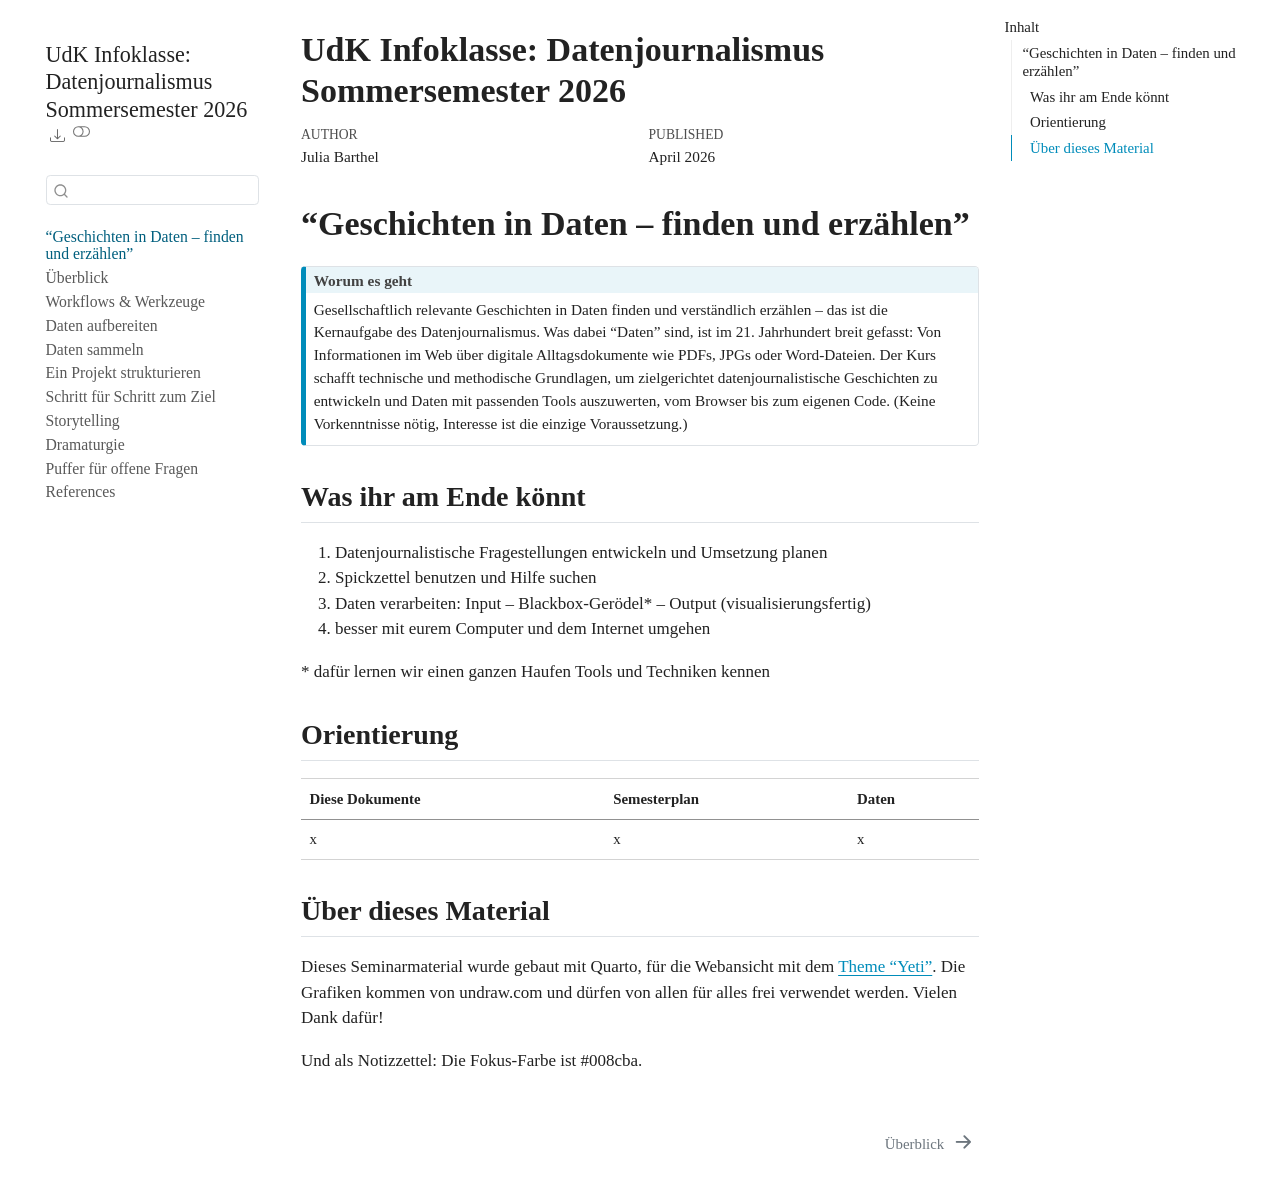
==== docs/index.html @ 777736a0 "add index file" ====
<!DOCTYPE html>
<html xmlns="http://www.w3.org/1999/xhtml" lang="en" xml:lang="en"><head>

<meta charset="utf-8">
<meta name="generator" content="quarto-1.8.25">

<meta name="viewport" content="width=device-width, initial-scale=1.0, user-scalable=yes">

<meta name="author" content="Julia Barthel">

<title>UdK Infoklasse: Datenjournalismus Sommersemester 2026</title>
<style>
code{white-space: pre-wrap;}
span.smallcaps{font-variant: small-caps;}
div.columns{display: flex; gap: min(4vw, 1.5em);}
div.column{flex: auto; overflow-x: auto;}
div.hanging-indent{margin-left: 1.5em; text-indent: -1.5em;}
ul.task-list{list-style: none;}
ul.task-list li input[type="checkbox"] {
  width: 0.8em;
  margin: 0 0.8em 0.2em -1em; /* quarto-specific, see https://github.com/quarto-dev/quarto-cli/issues/4556 */ 
  vertical-align: middle;
}
</style>


<script src="site_libs/quarto-nav/quarto-nav.js"></script>
<script src="site_libs/quarto-nav/headroom.min.js"></script>
<script src="site_libs/clipboard/clipboard.min.js"></script>
<script src="site_libs/quarto-search/autocomplete.umd.js"></script>
<script src="site_libs/quarto-search/fuse.min.js"></script>
<script src="site_libs/quarto-search/quarto-search.js"></script>
<meta name="quarto:offset" content="./">
<link href="./2026-04-16_intro.html" rel="next">
<script src="site_libs/quarto-html/quarto.js" type="module"></script>
<script src="site_libs/quarto-html/tabsets/tabsets.js" type="module"></script>
<script src="site_libs/quarto-html/axe/axe-check.js" type="module"></script>
<script src="site_libs/quarto-html/popper.min.js"></script>
<script src="site_libs/quarto-html/tippy.umd.min.js"></script>
<script src="site_libs/quarto-html/anchor.min.js"></script>
<link href="site_libs/quarto-html/tippy.css" rel="stylesheet">
<link href="site_libs/quarto-html/quarto-syntax-highlighting-7b89279ff1a6dce999919e0e67d4d9ec.css" rel="stylesheet" class="quarto-color-scheme" id="quarto-text-highlighting-styles">
<link href="site_libs/quarto-html/quarto-syntax-highlighting-dark-707d8167ce6003fca903bfe2be84ab7f.css" rel="stylesheet" class="quarto-color-scheme quarto-color-alternate" id="quarto-text-highlighting-styles">
<link href="site_libs/quarto-html/quarto-syntax-highlighting-7b89279ff1a6dce999919e0e67d4d9ec.css" rel="stylesheet" class="quarto-color-scheme-extra" id="quarto-text-highlighting-styles">
<script src="site_libs/bootstrap/bootstrap.min.js"></script>
<link href="site_libs/bootstrap/bootstrap-icons.css" rel="stylesheet">
<link href="site_libs/bootstrap/bootstrap-a5073d10eb2b4aba2c5e1c28bdd277e7.min.css" rel="stylesheet" append-hash="true" class="quarto-color-scheme" id="quarto-bootstrap" data-mode="light">
<link href="site_libs/bootstrap/bootstrap-dark-feb75622fb5647436da2452d74ef0bcb.min.css" rel="stylesheet" append-hash="true" class="quarto-color-scheme quarto-color-alternate" id="quarto-bootstrap" data-mode="dark">
<link href="site_libs/bootstrap/bootstrap-a5073d10eb2b4aba2c5e1c28bdd277e7.min.css" rel="stylesheet" append-hash="true" class="quarto-color-scheme-extra" id="quarto-bootstrap" data-mode="light">
<script id="quarto-search-options" type="application/json">{
  "location": "sidebar",
  "copy-button": false,
  "collapse-after": 3,
  "panel-placement": "start",
  "type": "textbox",
  "limit": 50,
  "keyboard-shortcut": [
    "f",
    "/",
    "s"
  ],
  "show-item-context": false,
  "language": {
    "search-no-results-text": "No results",
    "search-matching-documents-text": "matching documents",
    "search-copy-link-title": "Copy link to search",
    "search-hide-matches-text": "Hide additional matches",
    "search-more-match-text": "more match in this document",
    "search-more-matches-text": "more matches in this document",
    "search-clear-button-title": "Clear",
    "search-text-placeholder": "",
    "search-detached-cancel-button-title": "Cancel",
    "search-submit-button-title": "Submit",
    "search-label": "Search"
  }
}</script>


</head>

<body class="nav-sidebar floating quarto-light"><script id="quarto-html-before-body" type="application/javascript">
    const toggleBodyColorMode = (bsSheetEl) => {
      const mode = bsSheetEl.getAttribute("data-mode");
      const bodyEl = window.document.querySelector("body");
      if (mode === "dark") {
        bodyEl.classList.add("quarto-dark");
        bodyEl.classList.remove("quarto-light");
      } else {
        bodyEl.classList.add("quarto-light");
        bodyEl.classList.remove("quarto-dark");
      }
    }
    const toggleBodyColorPrimary = () => {
      const bsSheetEl = window.document.querySelector("link#quarto-bootstrap:not([rel=disabled-stylesheet])");
      if (bsSheetEl) {
        toggleBodyColorMode(bsSheetEl);
      }
    }
    const setColorSchemeToggle = (alternate) => {
      const toggles = window.document.querySelectorAll('.quarto-color-scheme-toggle');
      for (let i=0; i < toggles.length; i++) {
        const toggle = toggles[i];
        if (toggle) {
          if (alternate) {
            toggle.classList.add("alternate");
          } else {
            toggle.classList.remove("alternate");
          }
        }
      }
    };
    const toggleColorMode = (alternate) => {
      // Switch the stylesheets
      const primaryStylesheets = window.document.querySelectorAll('link.quarto-color-scheme:not(.quarto-color-alternate)');
      const alternateStylesheets = window.document.querySelectorAll('link.quarto-color-scheme.quarto-color-alternate');
      manageTransitions('#quarto-margin-sidebar .nav-link', false);
      if (alternate) {
        // note: dark is layered on light, we don't disable primary!
        enableStylesheet(alternateStylesheets);
        for (const sheetNode of alternateStylesheets) {
          if (sheetNode.id === "quarto-bootstrap") {
            toggleBodyColorMode(sheetNode);
          }
        }
      } else {
        disableStylesheet(alternateStylesheets);
        enableStylesheet(primaryStylesheets)
        toggleBodyColorPrimary();
      }
      manageTransitions('#quarto-margin-sidebar .nav-link', true);
      // Switch the toggles
      setColorSchemeToggle(alternate)
      // Hack to workaround the fact that safari doesn't
      // properly recolor the scrollbar when toggling (#1455)
      if (navigator.userAgent.indexOf('Safari') > 0 && navigator.userAgent.indexOf('Chrome') == -1) {
        manageTransitions("body", false);
        window.scrollTo(0, 1);
        setTimeout(() => {
          window.scrollTo(0, 0);
          manageTransitions("body", true);
        }, 40);
      }
    }
    const disableStylesheet = (stylesheets) => {
      for (let i=0; i < stylesheets.length; i++) {
        const stylesheet = stylesheets[i];
        stylesheet.rel = 'disabled-stylesheet';
      }
    }
    const enableStylesheet = (stylesheets) => {
      for (let i=0; i < stylesheets.length; i++) {
        const stylesheet = stylesheets[i];
        if(stylesheet.rel !== 'stylesheet') { // for Chrome, which will still FOUC without this check
          stylesheet.rel = 'stylesheet';
        }
      }
    }
    const manageTransitions = (selector, allowTransitions) => {
      const els = window.document.querySelectorAll(selector);
      for (let i=0; i < els.length; i++) {
        const el = els[i];
        if (allowTransitions) {
          el.classList.remove('notransition');
        } else {
          el.classList.add('notransition');
        }
      }
    }
    const isFileUrl = () => {
      return window.location.protocol === 'file:';
    }
    const hasAlternateSentinel = () => {
      let styleSentinel = getColorSchemeSentinel();
      if (styleSentinel !== null) {
        return styleSentinel === "alternate";
      } else {
        return false;
      }
    }
    const setStyleSentinel = (alternate) => {
      const value = alternate ? "alternate" : "default";
      if (!isFileUrl()) {
        window.localStorage.setItem("quarto-color-scheme", value);
      } else {
        localAlternateSentinel = value;
      }
    }
    const getColorSchemeSentinel = () => {
      if (!isFileUrl()) {
        const storageValue = window.localStorage.getItem("quarto-color-scheme");
        return storageValue != null ? storageValue : localAlternateSentinel;
      } else {
        return localAlternateSentinel;
      }
    }
    const toggleGiscusIfUsed = (isAlternate, darkModeDefault) => {
      const baseTheme = document.querySelector('#giscus-base-theme')?.value ?? 'light';
      const alternateTheme = document.querySelector('#giscus-alt-theme')?.value ?? 'dark';
      let newTheme = '';
      if(authorPrefersDark) {
        newTheme = isAlternate ? baseTheme : alternateTheme;
      } else {
        newTheme = isAlternate ? alternateTheme : baseTheme;
      }
      const changeGiscusTheme = () => {
        // From: https://github.com/giscus/giscus/issues/336
        const sendMessage = (message) => {
          const iframe = document.querySelector('iframe.giscus-frame');
          if (!iframe) return;
          iframe.contentWindow.postMessage({ giscus: message }, 'https://giscus.app');
        }
        sendMessage({
          setConfig: {
            theme: newTheme
          }
        });
      }
      const isGiscussLoaded = window.document.querySelector('iframe.giscus-frame') !== null;
      if (isGiscussLoaded) {
        changeGiscusTheme();
      }
    };
    const authorPrefersDark = false;
    const darkModeDefault = authorPrefersDark;
      document.querySelector('link#quarto-text-highlighting-styles.quarto-color-scheme-extra').rel = 'disabled-stylesheet';
      document.querySelector('link#quarto-bootstrap.quarto-color-scheme-extra').rel = 'disabled-stylesheet';
    let localAlternateSentinel = darkModeDefault ? 'alternate' : 'default';
    // Dark / light mode switch
    window.quartoToggleColorScheme = () => {
      // Read the current dark / light value
      let toAlternate = !hasAlternateSentinel();
      toggleColorMode(toAlternate);
      setStyleSentinel(toAlternate);
      toggleGiscusIfUsed(toAlternate, darkModeDefault);
      window.dispatchEvent(new Event('resize'));
    };
    // Switch to dark mode if need be
    if (hasAlternateSentinel()) {
      toggleColorMode(true);
    } else {
      toggleColorMode(false);
    }
  </script>

<div id="quarto-search-results"></div>
  <header id="quarto-header" class="headroom fixed-top">
  <nav class="quarto-secondary-nav">
    <div class="container-fluid d-flex">
      <button type="button" class="quarto-btn-toggle btn" data-bs-toggle="collapse" role="button" data-bs-target=".quarto-sidebar-collapse-item" aria-controls="quarto-sidebar" aria-expanded="false" aria-label="Toggle sidebar navigation" onclick="if (window.quartoToggleHeadroom) { window.quartoToggleHeadroom(); }">
        <i class="bi bi-layout-text-sidebar-reverse"></i>
      </button>
        <nav class="quarto-page-breadcrumbs" aria-label="breadcrumb"><ol class="breadcrumb"><li class="breadcrumb-item"><a href="./index.html"><span class="chapter-title">“Geschichten in Daten – finden und erzählen”</span></a></li></ol></nav>
        <a class="flex-grow-1" role="navigation" data-bs-toggle="collapse" data-bs-target=".quarto-sidebar-collapse-item" aria-controls="quarto-sidebar" aria-expanded="false" aria-label="Toggle sidebar navigation" onclick="if (window.quartoToggleHeadroom) { window.quartoToggleHeadroom(); }">      
        </a>
      <button type="button" class="btn quarto-search-button" aria-label="Search" onclick="window.quartoOpenSearch();">
        <i class="bi bi-search"></i>
      </button>
    </div>
  </nav>
</header>
<!-- content -->
<div id="quarto-content" class="quarto-container page-columns page-rows-contents page-layout-article">
<!-- sidebar -->
  <nav id="quarto-sidebar" class="sidebar collapse collapse-horizontal quarto-sidebar-collapse-item sidebar-navigation floating overflow-auto">
    <div class="pt-lg-2 mt-2 text-left sidebar-header sidebar-header-stacked">
      <a href="./index.html" class="sidebar-logo-link">
      </a>
    <div class="sidebar-title mb-0 py-0">
      <a href="./">UdK Infoklasse: Datenjournalismus Sommersemester 2026</a> 
        <div class="sidebar-tools-main">
    <div class="dropdown">
      <a href="" title="Download" id="quarto-navigation-tool-dropdown-0" class="quarto-navigation-tool dropdown-toggle px-1" data-bs-toggle="dropdown" aria-expanded="false" role="link" aria-label="Download"><i class="bi bi-download"></i></a>
      <ul class="dropdown-menu" aria-labelledby="quarto-navigation-tool-dropdown-0">
          <li>
            <a class="dropdown-item sidebar-tools-main-item" href="./UdK-Infoklasse--Datenjournalismus-Sommersemester-2026.pdf">
              <i class="bi bi-file-pdf pe-1"></i>
            Download PDF
            </a>
          </li>
          <li>
            <a class="dropdown-item sidebar-tools-main-item" href="./UdK-Infoklasse--Datenjournalismus-Sommersemester-2026.epub">
              <i class="bi bi-journal pe-1"></i>
            Download ePub
            </a>
          </li>
      </ul>
    </div>
  <a href="" class="quarto-color-scheme-toggle quarto-navigation-tool  px-1" onclick="window.quartoToggleColorScheme(); return false;" title="Toggle dark mode"><i class="bi"></i></a>
</div>
    </div>
      </div>
        <div class="mt-2 flex-shrink-0 align-items-center">
        <div class="sidebar-search">
        <div id="quarto-search" class="" title="Search"></div>
        </div>
        </div>
    <div class="sidebar-menu-container"> 
    <ul class="list-unstyled mt-1">
        <li class="sidebar-item">
  <div class="sidebar-item-container"> 
  <a href="./index.html" class="sidebar-item-text sidebar-link active"><span class="chapter-title">“Geschichten in Daten – finden und erzählen”</span></a>
  </div>
</li>
        <li class="sidebar-item">
  <div class="sidebar-item-container"> 
  <a href="./2026-04-16_intro.html" class="sidebar-item-text sidebar-link"><span class="chapter-title">Überblick</span></a>
  </div>
</li>
        <li class="sidebar-item">
  <div class="sidebar-item-container"> 
  <a href="./2026-04-23_werkzeuge.html" class="sidebar-item-text sidebar-link"><span class="chapter-title">Workflows &amp; Werkzeuge</span></a>
  </div>
</li>
        <li class="sidebar-item">
  <div class="sidebar-item-container"> 
  <a href="./2026-04-30_aufbereitung.html" class="sidebar-item-text sidebar-link"><span class="chapter-title">Daten aufbereiten</span></a>
  </div>
</li>
        <li class="sidebar-item">
  <div class="sidebar-item-container"> 
  <a href="./2026-05-07_sammeln.html" class="sidebar-item-text sidebar-link"><span class="chapter-title">Daten sammeln</span></a>
  </div>
</li>
        <li class="sidebar-item">
  <div class="sidebar-item-container"> 
  <a href="./2026-05-21_struktur.html" class="sidebar-item-text sidebar-link"><span class="chapter-title">Ein Projekt strukturieren</span></a>
  </div>
</li>
        <li class="sidebar-item">
  <div class="sidebar-item-container"> 
  <a href="./2026-06-18_projekt.html" class="sidebar-item-text sidebar-link"><span class="chapter-title">Schritt für Schritt zum Ziel</span></a>
  </div>
</li>
        <li class="sidebar-item">
  <div class="sidebar-item-container"> 
  <a href="./2026-06-25_storytelling.html" class="sidebar-item-text sidebar-link"><span class="chapter-title">Storytelling</span></a>
  </div>
</li>
        <li class="sidebar-item">
  <div class="sidebar-item-container"> 
  <a href="./2026-07-02_dramaturgie.html" class="sidebar-item-text sidebar-link"><span class="chapter-title">Dramaturgie</span></a>
  </div>
</li>
        <li class="sidebar-item">
  <div class="sidebar-item-container"> 
  <a href="./2026-07-09_puffer.html" class="sidebar-item-text sidebar-link"><span class="chapter-title">Puffer für offene Fragen</span></a>
  </div>
</li>
        <li class="sidebar-item">
  <div class="sidebar-item-container"> 
  <a href="./references.html" class="sidebar-item-text sidebar-link">
 <span class="menu-text">References</span></a>
  </div>
</li>
    </ul>
    </div>
</nav>
<div id="quarto-sidebar-glass" class="quarto-sidebar-collapse-item" data-bs-toggle="collapse" data-bs-target=".quarto-sidebar-collapse-item"></div>
<!-- margin-sidebar -->
    <div id="quarto-margin-sidebar" class="sidebar margin-sidebar">
        <nav id="TOC" role="doc-toc" class="toc-active">
    <h2 id="toc-title">Inhalt</h2>
   
  <ul>
  <li><a href="#geschichten-in-daten-finden-und-erzählen" id="toc-geschichten-in-daten-finden-und-erzählen" class="nav-link active" data-scroll-target="#geschichten-in-daten-finden-und-erzählen">“Geschichten in Daten – finden und erzählen”</a>
  <ul class="collapse">
  <li><a href="#was-ihr-am-ende-könnt" id="toc-was-ihr-am-ende-könnt" class="nav-link" data-scroll-target="#was-ihr-am-ende-könnt">Was ihr am Ende könnt</a></li>
  <li><a href="#orientierung" id="toc-orientierung" class="nav-link" data-scroll-target="#orientierung">Orientierung</a></li>
  <li><a href="#über-dieses-material" id="toc-über-dieses-material" class="nav-link" data-scroll-target="#über-dieses-material">Über dieses Material</a></li>
  </ul></li>
  </ul>
</nav>
    </div>
<!-- main -->
<main class="content" id="quarto-document-content">


<header id="title-block-header" class="quarto-title-block default">
<div class="quarto-title">
<h1 class="title">UdK Infoklasse: Datenjournalismus Sommersemester 2026</h1>
</div>



<div class="quarto-title-meta">

    <div>
    <div class="quarto-title-meta-heading">Author</div>
    <div class="quarto-title-meta-contents">
             <p>Julia Barthel </p>
          </div>
  </div>
    
    <div>
    <div class="quarto-title-meta-heading">Published</div>
    <div class="quarto-title-meta-contents">
      <p class="date">April 2026</p>
    </div>
  </div>
  
    
  </div>
  


</header>


<section id="geschichten-in-daten-finden-und-erzählen" class="level1">
<h1>“Geschichten in Daten – finden und erzählen”</h1>
<div class="callout callout-style-default callout-note no-icon callout-titled">
<div class="callout-header d-flex align-content-center">
<div class="callout-icon-container">
<i class="callout-icon no-icon"></i>
</div>
<div class="callout-title-container flex-fill">
<span class="screen-reader-only">Note</span>Worum es geht
</div>
</div>
<div class="callout-body-container callout-body">
<p>Gesellschaftlich relevante Geschichten in Daten finden und verständlich erzählen – das ist die Kernaufgabe des Datenjournalismus. Was dabei “Daten” sind, ist im 21. Jahrhundert breit gefasst: Von Informationen im Web über digitale Alltagsdokumente wie PDFs, JPGs oder Word-Dateien. Der Kurs schafft technische und methodische Grundlagen, um zielgerichtet datenjournalistische Geschichten zu entwickeln und Daten mit passenden Tools auszuwerten, vom Browser bis zum eigenen Code. (Keine Vorkenntnisse nötig, Interesse ist die einzige Voraussetzung.)</p>
</div>
</div>
<section id="was-ihr-am-ende-könnt" class="level2">
<h2 class="anchored" data-anchor-id="was-ihr-am-ende-könnt">Was ihr am Ende könnt</h2>
<ol type="1">
<li>Datenjournalistische Fragestellungen entwickeln und Umsetzung planen</li>
<li>Spickzettel benutzen und Hilfe suchen</li>
<li>Daten verarbeiten: Input – Blackbox-Gerödel* – Output (visualisierungsfertig)</li>
<li>besser mit eurem Computer und dem Internet umgehen</li>
</ol>
<p>* dafür lernen wir einen ganzen Haufen Tools und Techniken kennen</p>
</section>
<section id="orientierung" class="level2">
<h2 class="anchored" data-anchor-id="orientierung">Orientierung</h2>
<table class="caption-top table">
<thead>
<tr class="header">
<th>Diese Dokumente</th>
<th>Semesterplan</th>
<th>Daten</th>
</tr>
</thead>
<tbody>
<tr class="odd">
<td>x</td>
<td>x</td>
<td>x</td>
</tr>
</tbody>
</table>
</section>
<section id="über-dieses-material" class="level2">
<h2 class="anchored" data-anchor-id="über-dieses-material">Über dieses Material</h2>
<p>Dieses Seminarmaterial wurde gebaut mit Quarto, für die Webansicht mit dem <a href="https://quarto.org/docs/output-formats/html-themes.html">Theme “Yeti”</a>. Die Grafiken kommen von undraw.com und dürfen von allen für alles frei verwendet werden. Vielen Dank dafür!</p>
<p>Und als Notizzettel: Die Fokus-Farbe ist #008cba.</p>


</section>
</section>

</main> <!-- /main -->
<script id="quarto-html-after-body" type="application/javascript">
  window.document.addEventListener("DOMContentLoaded", function (event) {
    // Ensure there is a toggle, if there isn't float one in the top right
    if (window.document.querySelector('.quarto-color-scheme-toggle') === null) {
      const a = window.document.createElement('a');
      a.classList.add('top-right');
      a.classList.add('quarto-color-scheme-toggle');
      a.href = "";
      a.onclick = function() { try { window.quartoToggleColorScheme(); } catch {} return false; };
      const i = window.document.createElement("i");
      i.classList.add('bi');
      a.appendChild(i);
      window.document.body.appendChild(a);
    }
    setColorSchemeToggle(hasAlternateSentinel())
    const icon = "";
    const anchorJS = new window.AnchorJS();
    anchorJS.options = {
      placement: 'right',
      icon: icon
    };
    anchorJS.add('.anchored');
    const isCodeAnnotation = (el) => {
      for (const clz of el.classList) {
        if (clz.startsWith('code-annotation-')) {                     
          return true;
        }
      }
      return false;
    }
    const onCopySuccess = function(e) {
      // button target
      const button = e.trigger;
      // don't keep focus
      button.blur();
      // flash "checked"
      button.classList.add('code-copy-button-checked');
      var currentTitle = button.getAttribute("title");
      button.setAttribute("title", "Copied!");
      let tooltip;
      if (window.bootstrap) {
        button.setAttribute("data-bs-toggle", "tooltip");
        button.setAttribute("data-bs-placement", "left");
        button.setAttribute("data-bs-title", "Copied!");
        tooltip = new bootstrap.Tooltip(button, 
          { trigger: "manual", 
            customClass: "code-copy-button-tooltip",
            offset: [0, -8]});
        tooltip.show();    
      }
      setTimeout(function() {
        if (tooltip) {
          tooltip.hide();
          button.removeAttribute("data-bs-title");
          button.removeAttribute("data-bs-toggle");
          button.removeAttribute("data-bs-placement");
        }
        button.setAttribute("title", currentTitle);
        button.classList.remove('code-copy-button-checked');
      }, 1000);
      // clear code selection
      e.clearSelection();
    }
    const getTextToCopy = function(trigger) {
      const outerScaffold = trigger.parentElement.cloneNode(true);
      const codeEl = outerScaffold.querySelector('code');
      for (const childEl of codeEl.children) {
        if (isCodeAnnotation(childEl)) {
          childEl.remove();
        }
      }
      return codeEl.innerText;
    }
    const clipboard = new window.ClipboardJS('.code-copy-button:not([data-in-quarto-modal])', {
      text: getTextToCopy
    });
    clipboard.on('success', onCopySuccess);
    if (window.document.getElementById('quarto-embedded-source-code-modal')) {
      const clipboardModal = new window.ClipboardJS('.code-copy-button[data-in-quarto-modal]', {
        text: getTextToCopy,
        container: window.document.getElementById('quarto-embedded-source-code-modal')
      });
      clipboardModal.on('success', onCopySuccess);
    }
      var localhostRegex = new RegExp(/^(?:http|https):\/\/localhost\:?[0-9]*\//);
      var mailtoRegex = new RegExp(/^mailto:/);
        var filterRegex = new RegExp('/' + window.location.host + '/');
      var isInternal = (href) => {
          return filterRegex.test(href) || localhostRegex.test(href) || mailtoRegex.test(href);
      }
      // Inspect non-navigation links and adorn them if external
     var links = window.document.querySelectorAll('a[href]:not(.nav-link):not(.navbar-brand):not(.toc-action):not(.sidebar-link):not(.sidebar-item-toggle):not(.pagination-link):not(.no-external):not([aria-hidden]):not(.dropdown-item):not(.quarto-navigation-tool):not(.about-link)');
      for (var i=0; i<links.length; i++) {
        const link = links[i];
        if (!isInternal(link.href)) {
          // undo the damage that might have been done by quarto-nav.js in the case of
          // links that we want to consider external
          if (link.dataset.originalHref !== undefined) {
            link.href = link.dataset.originalHref;
          }
        }
      }
    function tippyHover(el, contentFn, onTriggerFn, onUntriggerFn) {
      const config = {
        allowHTML: true,
        maxWidth: 500,
        delay: 100,
        arrow: false,
        appendTo: function(el) {
            return el.parentElement;
        },
        interactive: true,
        interactiveBorder: 10,
        theme: 'quarto',
        placement: 'bottom-start',
      };
      if (contentFn) {
        config.content = contentFn;
      }
      if (onTriggerFn) {
        config.onTrigger = onTriggerFn;
      }
      if (onUntriggerFn) {
        config.onUntrigger = onUntriggerFn;
      }
      window.tippy(el, config); 
    }
    const noterefs = window.document.querySelectorAll('a[role="doc-noteref"]');
    for (var i=0; i<noterefs.length; i++) {
      const ref = noterefs[i];
      tippyHover(ref, function() {
        // use id or data attribute instead here
        let href = ref.getAttribute('data-footnote-href') || ref.getAttribute('href');
        try { href = new URL(href).hash; } catch {}
        const id = href.replace(/^#\/?/, "");
        const note = window.document.getElementById(id);
        if (note) {
          return note.innerHTML;
        } else {
          return "";
        }
      });
    }
    const xrefs = window.document.querySelectorAll('a.quarto-xref');
    const processXRef = (id, note) => {
      // Strip column container classes
      const stripColumnClz = (el) => {
        el.classList.remove("page-full", "page-columns");
        if (el.children) {
          for (const child of el.children) {
            stripColumnClz(child);
          }
        }
      }
      stripColumnClz(note)
      if (id === null || id.startsWith('sec-')) {
        // Special case sections, only their first couple elements
        const container = document.createElement("div");
        if (note.children && note.children.length > 2) {
          container.appendChild(note.children[0].cloneNode(true));
          for (let i = 1; i < note.children.length; i++) {
            const child = note.children[i];
            if (child.tagName === "P" && child.innerText === "") {
              continue;
            } else {
              container.appendChild(child.cloneNode(true));
              break;
            }
          }
          if (window.Quarto?.typesetMath) {
            window.Quarto.typesetMath(container);
          }
          return container.innerHTML
        } else {
          if (window.Quarto?.typesetMath) {
            window.Quarto.typesetMath(note);
          }
          return note.innerHTML;
        }
      } else {
        // Remove any anchor links if they are present
        const anchorLink = note.querySelector('a.anchorjs-link');
        if (anchorLink) {
          anchorLink.remove();
        }
        if (window.Quarto?.typesetMath) {
          window.Quarto.typesetMath(note);
        }
        if (note.classList.contains("callout")) {
          return note.outerHTML;
        } else {
          return note.innerHTML;
        }
      }
    }
    for (var i=0; i<xrefs.length; i++) {
      const xref = xrefs[i];
      tippyHover(xref, undefined, function(instance) {
        instance.disable();
        let url = xref.getAttribute('href');
        let hash = undefined; 
        if (url.startsWith('#')) {
          hash = url;
        } else {
          try { hash = new URL(url).hash; } catch {}
        }
        if (hash) {
          const id = hash.replace(/^#\/?/, "");
          const note = window.document.getElementById(id);
          if (note !== null) {
            try {
              const html = processXRef(id, note.cloneNode(true));
              instance.setContent(html);
            } finally {
              instance.enable();
              instance.show();
            }
          } else {
            // See if we can fetch this
            fetch(url.split('#')[0])
            .then(res => res.text())
            .then(html => {
              const parser = new DOMParser();
              const htmlDoc = parser.parseFromString(html, "text/html");
              const note = htmlDoc.getElementById(id);
              if (note !== null) {
                const html = processXRef(id, note);
                instance.setContent(html);
              } 
            }).finally(() => {
              instance.enable();
              instance.show();
            });
          }
        } else {
          // See if we can fetch a full url (with no hash to target)
          // This is a special case and we should probably do some content thinning / targeting
          fetch(url)
          .then(res => res.text())
          .then(html => {
            const parser = new DOMParser();
            const htmlDoc = parser.parseFromString(html, "text/html");
            const note = htmlDoc.querySelector('main.content');
            if (note !== null) {
              // This should only happen for chapter cross references
              // (since there is no id in the URL)
              // remove the first header
              if (note.children.length > 0 && note.children[0].tagName === "HEADER") {
                note.children[0].remove();
              }
              const html = processXRef(null, note);
              instance.setContent(html);
            } 
          }).finally(() => {
            instance.enable();
            instance.show();
          });
        }
      }, function(instance) {
      });
    }
        let selectedAnnoteEl;
        const selectorForAnnotation = ( cell, annotation) => {
          let cellAttr = 'data-code-cell="' + cell + '"';
          let lineAttr = 'data-code-annotation="' +  annotation + '"';
          const selector = 'span[' + cellAttr + '][' + lineAttr + ']';
          return selector;
        }
        const selectCodeLines = (annoteEl) => {
          const doc = window.document;
          const targetCell = annoteEl.getAttribute("data-target-cell");
          const targetAnnotation = annoteEl.getAttribute("data-target-annotation");
          const annoteSpan = window.document.querySelector(selectorForAnnotation(targetCell, targetAnnotation));
          const lines = annoteSpan.getAttribute("data-code-lines").split(",");
          const lineIds = lines.map((line) => {
            return targetCell + "-" + line;
          })
          let top = null;
          let height = null;
          let parent = null;
          if (lineIds.length > 0) {
              //compute the position of the single el (top and bottom and make a div)
              const el = window.document.getElementById(lineIds[0]);
              top = el.offsetTop;
              height = el.offsetHeight;
              parent = el.parentElement.parentElement;
            if (lineIds.length > 1) {
              const lastEl = window.document.getElementById(lineIds[lineIds.length - 1]);
              const bottom = lastEl.offsetTop + lastEl.offsetHeight;
              height = bottom - top;
            }
            if (top !== null && height !== null && parent !== null) {
              // cook up a div (if necessary) and position it 
              let div = window.document.getElementById("code-annotation-line-highlight");
              if (div === null) {
                div = window.document.createElement("div");
                div.setAttribute("id", "code-annotation-line-highlight");
                div.style.position = 'absolute';
                parent.appendChild(div);
              }
              div.style.top = top - 2 + "px";
              div.style.height = height + 4 + "px";
              div.style.left = 0;
              let gutterDiv = window.document.getElementById("code-annotation-line-highlight-gutter");
              if (gutterDiv === null) {
                gutterDiv = window.document.createElement("div");
                gutterDiv.setAttribute("id", "code-annotation-line-highlight-gutter");
                gutterDiv.style.position = 'absolute';
                const codeCell = window.document.getElementById(targetCell);
                const gutter = codeCell.querySelector('.code-annotation-gutter');
                gutter.appendChild(gutterDiv);
              }
              gutterDiv.style.top = top - 2 + "px";
              gutterDiv.style.height = height + 4 + "px";
            }
            selectedAnnoteEl = annoteEl;
          }
        };
        const unselectCodeLines = () => {
          const elementsIds = ["code-annotation-line-highlight", "code-annotation-line-highlight-gutter"];
          elementsIds.forEach((elId) => {
            const div = window.document.getElementById(elId);
            if (div) {
              div.remove();
            }
          });
          selectedAnnoteEl = undefined;
        };
          // Handle positioning of the toggle
      window.addEventListener(
        "resize",
        throttle(() => {
          elRect = undefined;
          if (selectedAnnoteEl) {
            selectCodeLines(selectedAnnoteEl);
          }
        }, 10)
      );
      function throttle(fn, ms) {
      let throttle = false;
      let timer;
        return (...args) => {
          if(!throttle) { // first call gets through
              fn.apply(this, args);
              throttle = true;
          } else { // all the others get throttled
              if(timer) clearTimeout(timer); // cancel #2
              timer = setTimeout(() => {
                fn.apply(this, args);
                timer = throttle = false;
              }, ms);
          }
        };
      }
        // Attach click handler to the DT
        const annoteDls = window.document.querySelectorAll('dt[data-target-cell]');
        for (const annoteDlNode of annoteDls) {
          annoteDlNode.addEventListener('click', (event) => {
            const clickedEl = event.target;
            if (clickedEl !== selectedAnnoteEl) {
              unselectCodeLines();
              const activeEl = window.document.querySelector('dt[data-target-cell].code-annotation-active');
              if (activeEl) {
                activeEl.classList.remove('code-annotation-active');
              }
              selectCodeLines(clickedEl);
              clickedEl.classList.add('code-annotation-active');
            } else {
              // Unselect the line
              unselectCodeLines();
              clickedEl.classList.remove('code-annotation-active');
            }
          });
        }
    const findCites = (el) => {
      const parentEl = el.parentElement;
      if (parentEl) {
        const cites = parentEl.dataset.cites;
        if (cites) {
          return {
            el,
            cites: cites.split(' ')
          };
        } else {
          return findCites(el.parentElement)
        }
      } else {
        return undefined;
      }
    };
    var bibliorefs = window.document.querySelectorAll('a[role="doc-biblioref"]');
    for (var i=0; i<bibliorefs.length; i++) {
      const ref = bibliorefs[i];
      const citeInfo = findCites(ref);
      if (citeInfo) {
        tippyHover(citeInfo.el, function() {
          var popup = window.document.createElement('div');
          citeInfo.cites.forEach(function(cite) {
            var citeDiv = window.document.createElement('div');
            citeDiv.classList.add('hanging-indent');
            citeDiv.classList.add('csl-entry');
            var biblioDiv = window.document.getElementById('ref-' + cite);
            if (biblioDiv) {
              citeDiv.innerHTML = biblioDiv.innerHTML;
            }
            popup.appendChild(citeDiv);
          });
          return popup.innerHTML;
        });
      }
    }
  });
  </script>
<nav class="page-navigation">
  <div class="nav-page nav-page-previous">
  </div>
  <div class="nav-page nav-page-next">
      <a href="./2026-04-16_intro.html" class="pagination-link" aria-label="Überblick">
        <span class="nav-page-text"><span class="chapter-title">Überblick</span></span> <i class="bi bi-arrow-right-short"></i>
      </a>
  </div>
</nav>
</div> <!-- /content -->




</body></html>
---- docs/site_libs/quarto-html/tippy.css ----
.tippy-box[data-animation=fade][data-state=hidden]{opacity:0}[data-tippy-root]{max-width:calc(100vw - 10px)}.tippy-box{position:relative;background-color:#333;color:#fff;border-radius:4px;font-size:14px;line-height:1.4;white-space:normal;outline:0;transition-property:transform,visibility,opacity}.tippy-box[data-placement^=top]>.tippy-arrow{bottom:0}.tippy-box[data-placement^=top]>.tippy-arrow:before{bottom:-7px;left:0;border-width:8px 8px 0;border-top-color:initial;transform-origin:center top}.tippy-box[data-placement^=bottom]>.tippy-arrow{top:0}.tippy-box[data-placement^=bottom]>.tippy-arrow:before{top:-7px;left:0;border-width:0 8px 8px;border-bottom-color:initial;transform-origin:center bottom}.tippy-box[data-placement^=left]>.tippy-arrow{right:0}.tippy-box[data-placement^=left]>.tippy-arrow:before{border-width:8px 0 8px 8px;border-left-color:initial;right:-7px;transform-origin:center left}.tippy-box[data-placement^=right]>.tippy-arrow{left:0}.tippy-box[data-placement^=right]>.tippy-arrow:before{left:-7px;border-width:8px 8px 8px 0;border-right-color:initial;transform-origin:center right}.tippy-box[data-inertia][data-state=visible]{transition-timing-function:cubic-bezier(.54,1.5,.38,1.11)}.tippy-arrow{width:16px;height:16px;color:#333}.tippy-arrow:before{content:"";position:absolute;border-color:transparent;border-style:solid}.tippy-content{position:relative;padding:5px 9px;z-index:1}
---- docs/site_libs/quarto-html/quarto-syntax-highlighting-7b89279ff1a6dce999919e0e67d4d9ec.css ----
/* quarto syntax highlight colors */
:root {
  --quarto-hl-ot-color: #003B4F;
  --quarto-hl-at-color: #657422;
  --quarto-hl-ss-color: #20794D;
  --quarto-hl-an-color: #5E5E5E;
  --quarto-hl-fu-color: #4758AB;
  --quarto-hl-st-color: #20794D;
  --quarto-hl-cf-color: #003B4F;
  --quarto-hl-op-color: #5E5E5E;
  --quarto-hl-er-color: #AD0000;
  --quarto-hl-bn-color: #AD0000;
  --quarto-hl-al-color: #AD0000;
  --quarto-hl-va-color: #111111;
  --quarto-hl-bu-color: inherit;
  --quarto-hl-ex-color: inherit;
  --quarto-hl-pp-color: #AD0000;
  --quarto-hl-in-color: #5E5E5E;
  --quarto-hl-vs-color: #20794D;
  --quarto-hl-wa-color: #5E5E5E;
  --quarto-hl-do-color: #5E5E5E;
  --quarto-hl-im-color: #00769E;
  --quarto-hl-ch-color: #20794D;
  --quarto-hl-dt-color: #AD0000;
  --quarto-hl-fl-color: #AD0000;
  --quarto-hl-co-color: #5E5E5E;
  --quarto-hl-cv-color: #5E5E5E;
  --quarto-hl-cn-color: #8f5902;
  --quarto-hl-sc-color: #5E5E5E;
  --quarto-hl-dv-color: #AD0000;
  --quarto-hl-kw-color: #003B4F;
}

/* other quarto variables */
:root {
  --quarto-font-monospace: SFMono-Regular, Menlo, Monaco, Consolas, "Liberation Mono", "Courier New", monospace;
}

/* syntax highlight based on Pandoc's rules */
pre > code.sourceCode > span {
  color: #003B4F;
}

code.sourceCode > span {
  color: #003B4F;
}

div.sourceCode,
div.sourceCode pre.sourceCode {
  color: #003B4F;
}

/* Normal */
code span {
  color: #003B4F;
}

/* Alert */
code span.al {
  color: #AD0000;
  font-style: inherit;
}

/* Annotation */
code span.an {
  color: #5E5E5E;
  font-style: inherit;
}

/* Attribute */
code span.at {
  color: #657422;
  font-style: inherit;
}

/* BaseN */
code span.bn {
  color: #AD0000;
  font-style: inherit;
}

/* BuiltIn */
code span.bu {
  font-style: inherit;
}

/* ControlFlow */
code span.cf {
  color: #003B4F;
  font-weight: bold;
  font-style: inherit;
}

/* Char */
code span.ch {
  color: #20794D;
  font-style: inherit;
}

/* Constant */
code span.cn {
  color: #8f5902;
  font-style: inherit;
}

/* Comment */
code span.co {
  color: #5E5E5E;
  font-style: inherit;
}

/* CommentVar */
code span.cv {
  color: #5E5E5E;
  font-style: italic;
}

/* Documentation */
code span.do {
  color: #5E5E5E;
  font-style: italic;
}

/* DataType */
code span.dt {
  color: #AD0000;
  font-style: inherit;
}

/* DecVal */
code span.dv {
  color: #AD0000;
  font-style: inherit;
}

/* Error */
code span.er {
  color: #AD0000;
  font-style: inherit;
}

/* Extension */
code span.ex {
  font-style: inherit;
}

/* Float */
code span.fl {
  color: #AD0000;
  font-style: inherit;
}

/* Function */
code span.fu {
  color: #4758AB;
  font-style: inherit;
}

/* Import */
code span.im {
  color: #00769E;
  font-style: inherit;
}

/* Information */
code span.in {
  color: #5E5E5E;
  font-style: inherit;
}

/* Keyword */
code span.kw {
  color: #003B4F;
  font-weight: bold;
  font-style: inherit;
}

/* Operator */
code span.op {
  color: #5E5E5E;
  font-style: inherit;
}

/* Other */
code span.ot {
  color: #003B4F;
  font-style: inherit;
}

/* Preprocessor */
code span.pp {
  color: #AD0000;
  font-style: inherit;
}

/* SpecialChar */
code span.sc {
  color: #5E5E5E;
  font-style: inherit;
}

/* SpecialString */
code span.ss {
  color: #20794D;
  font-style: inherit;
}

/* String */
code span.st {
  color: #20794D;
  font-style: inherit;
}

/* Variable */
code span.va {
  color: #111111;
  font-style: inherit;
}

/* VerbatimString */
code span.vs {
  color: #20794D;
  font-style: inherit;
}

/* Warning */
code span.wa {
  color: #5E5E5E;
  font-style: italic;
}

.prevent-inlining {
  content: "</";
}

/*# sourceMappingURL=3944bc705cfaf4c80e56f77c5205168a.css.map */
---- docs/site_libs/quarto-html/quarto-syntax-highlighting-dark-707d8167ce6003fca903bfe2be84ab7f.css ----
/* quarto syntax highlight colors */
:root {
  --quarto-hl-al-color: #f07178;
  --quarto-hl-an-color: #d4d0ab;
  --quarto-hl-at-color: #00e0e0;
  --quarto-hl-bn-color: #d4d0ab;
  --quarto-hl-bu-color: #abe338;
  --quarto-hl-ch-color: #abe338;
  --quarto-hl-co-color: #f8f8f2;
  --quarto-hl-cv-color: #ffd700;
  --quarto-hl-cn-color: #ffd700;
  --quarto-hl-cf-color: #ffa07a;
  --quarto-hl-dt-color: #ffa07a;
  --quarto-hl-dv-color: #d4d0ab;
  --quarto-hl-do-color: #f8f8f2;
  --quarto-hl-er-color: #f07178;
  --quarto-hl-ex-color: #00e0e0;
  --quarto-hl-fl-color: #d4d0ab;
  --quarto-hl-fu-color: #ffa07a;
  --quarto-hl-im-color: #abe338;
  --quarto-hl-in-color: #d4d0ab;
  --quarto-hl-kw-color: #ffa07a;
  --quarto-hl-op-color: #ffa07a;
  --quarto-hl-ot-color: #00e0e0;
  --quarto-hl-pp-color: #dcc6e0;
  --quarto-hl-re-color: #00e0e0;
  --quarto-hl-sc-color: #abe338;
  --quarto-hl-ss-color: #abe338;
  --quarto-hl-st-color: #abe338;
  --quarto-hl-va-color: #00e0e0;
  --quarto-hl-vs-color: #abe338;
  --quarto-hl-wa-color: #dcc6e0;
}

/* other quarto variables */
:root {
  --quarto-font-monospace: SFMono-Regular, Menlo, Monaco, Consolas, "Liberation Mono", "Courier New", monospace;
}

/* syntax highlight based on Pandoc's rules */
pre > code.sourceCode > span {
  color: #f8f8f2;
}

code.sourceCode > span {
  color: #f8f8f2;
}

div.sourceCode,
div.sourceCode pre.sourceCode {
  color: #f8f8f2;
}

/* Normal */
code span {
  color: #f8f8f2;
}

/* Alert */
code span.al {
  color: #f07178;
}

/* Annotation */
code span.an {
  color: #d4d0ab;
}

/* Attribute */
code span.at {
  color: #00e0e0;
}

/* BaseN */
code span.bn {
  color: #d4d0ab;
}

/* BuiltIn */
code span.bu {
  color: #abe338;
}

/* ControlFlow */
code span.cf {
  font-weight: bold;
  color: #ffa07a;
}

/* Char */
code span.ch {
  color: #abe338;
}

/* Constant */
code span.cn {
  color: #ffd700;
}

/* Comment */
code span.co {
  font-style: italic;
  color: #f8f8f2;
}

/* CommentVar */
code span.cv {
  color: #ffd700;
}

/* Documentation */
code span.do {
  color: #f8f8f2;
}

/* DataType */
code span.dt {
  color: #ffa07a;
}

/* DecVal */
code span.dv {
  color: #d4d0ab;
}

/* Error */
code span.er {
  color: #f07178;
  text-decoration: underline;
}

/* Extension */
code span.ex {
  font-weight: bold;
  color: #00e0e0;
}

/* Float */
code span.fl {
  color: #d4d0ab;
}

/* Function */
code span.fu {
  color: #ffa07a;
}

/* Import */
code span.im {
  color: #abe338;
}

/* Information */
code span.in {
  color: #d4d0ab;
}

/* Keyword */
code span.kw {
  font-weight: bold;
  color: #ffa07a;
}

/* Operator */
code span.op {
  color: #ffa07a;
}

/* Other */
code span.ot {
  color: #00e0e0;
}

/* Preprocessor */
code span.pp {
  color: #dcc6e0;
}

/* RegionMarker */
code span.re {
  background-color: #f8f8f2;
  color: #00e0e0;
}

/* SpecialChar */
code span.sc {
  color: #abe338;
}

/* SpecialString */
code span.ss {
  color: #abe338;
}

/* String */
code span.st {
  color: #abe338;
}

/* Variable */
code span.va {
  color: #00e0e0;
}

/* VerbatimString */
code span.vs {
  color: #abe338;
}

/* Warning */
code span.wa {
  color: #dcc6e0;
}

.prevent-inlining {
  content: "</";
}

/*# sourceMappingURL=f5ab3bb6f5ded8da9f12dd3a91d3da26.css.map */
---- docs/site_libs/quarto-html/quarto-syntax-highlighting-7b89279ff1a6dce999919e0e67d4d9ec.css ----
/* quarto syntax highlight colors */
:root {
  --quarto-hl-ot-color: #003B4F;
  --quarto-hl-at-color: #657422;
  --quarto-hl-ss-color: #20794D;
  --quarto-hl-an-color: #5E5E5E;
  --quarto-hl-fu-color: #4758AB;
  --quarto-hl-st-color: #20794D;
  --quarto-hl-cf-color: #003B4F;
  --quarto-hl-op-color: #5E5E5E;
  --quarto-hl-er-color: #AD0000;
  --quarto-hl-bn-color: #AD0000;
  --quarto-hl-al-color: #AD0000;
  --quarto-hl-va-color: #111111;
  --quarto-hl-bu-color: inherit;
  --quarto-hl-ex-color: inherit;
  --quarto-hl-pp-color: #AD0000;
  --quarto-hl-in-color: #5E5E5E;
  --quarto-hl-vs-color: #20794D;
  --quarto-hl-wa-color: #5E5E5E;
  --quarto-hl-do-color: #5E5E5E;
  --quarto-hl-im-color: #00769E;
  --quarto-hl-ch-color: #20794D;
  --quarto-hl-dt-color: #AD0000;
  --quarto-hl-fl-color: #AD0000;
  --quarto-hl-co-color: #5E5E5E;
  --quarto-hl-cv-color: #5E5E5E;
  --quarto-hl-cn-color: #8f5902;
  --quarto-hl-sc-color: #5E5E5E;
  --quarto-hl-dv-color: #AD0000;
  --quarto-hl-kw-color: #003B4F;
}

/* other quarto variables */
:root {
  --quarto-font-monospace: SFMono-Regular, Menlo, Monaco, Consolas, "Liberation Mono", "Courier New", monospace;
}

/* syntax highlight based on Pandoc's rules */
pre > code.sourceCode > span {
  color: #003B4F;
}

code.sourceCode > span {
  color: #003B4F;
}

div.sourceCode,
div.sourceCode pre.sourceCode {
  color: #003B4F;
}

/* Normal */
code span {
  color: #003B4F;
}

/* Alert */
code span.al {
  color: #AD0000;
  font-style: inherit;
}

/* Annotation */
code span.an {
  color: #5E5E5E;
  font-style: inherit;
}

/* Attribute */
code span.at {
  color: #657422;
  font-style: inherit;
}

/* BaseN */
code span.bn {
  color: #AD0000;
  font-style: inherit;
}

/* BuiltIn */
code span.bu {
  font-style: inherit;
}

/* ControlFlow */
code span.cf {
  color: #003B4F;
  font-weight: bold;
  font-style: inherit;
}

/* Char */
code span.ch {
  color: #20794D;
  font-style: inherit;
}

/* Constant */
code span.cn {
  color: #8f5902;
  font-style: inherit;
}

/* Comment */
code span.co {
  color: #5E5E5E;
  font-style: inherit;
}

/* CommentVar */
code span.cv {
  color: #5E5E5E;
  font-style: italic;
}

/* Documentation */
code span.do {
  color: #5E5E5E;
  font-style: italic;
}

/* DataType */
code span.dt {
  color: #AD0000;
  font-style: inherit;
}

/* DecVal */
code span.dv {
  color: #AD0000;
  font-style: inherit;
}

/* Error */
code span.er {
  color: #AD0000;
  font-style: inherit;
}

/* Extension */
code span.ex {
  font-style: inherit;
}

/* Float */
code span.fl {
  color: #AD0000;
  font-style: inherit;
}

/* Function */
code span.fu {
  color: #4758AB;
  font-style: inherit;
}

/* Import */
code span.im {
  color: #00769E;
  font-style: inherit;
}

/* Information */
code span.in {
  color: #5E5E5E;
  font-style: inherit;
}

/* Keyword */
code span.kw {
  color: #003B4F;
  font-weight: bold;
  font-style: inherit;
}

/* Operator */
code span.op {
  color: #5E5E5E;
  font-style: inherit;
}

/* Other */
code span.ot {
  color: #003B4F;
  font-style: inherit;
}

/* Preprocessor */
code span.pp {
  color: #AD0000;
  font-style: inherit;
}

/* SpecialChar */
code span.sc {
  color: #5E5E5E;
  font-style: inherit;
}

/* SpecialString */
code span.ss {
  color: #20794D;
  font-style: inherit;
}

/* String */
code span.st {
  color: #20794D;
  font-style: inherit;
}

/* Variable */
code span.va {
  color: #111111;
  font-style: inherit;
}

/* VerbatimString */
code span.vs {
  color: #20794D;
  font-style: inherit;
}

/* Warning */
code span.wa {
  color: #5E5E5E;
  font-style: italic;
}

.prevent-inlining {
  content: "</";
}

/*# sourceMappingURL=3944bc705cfaf4c80e56f77c5205168a.css.map */
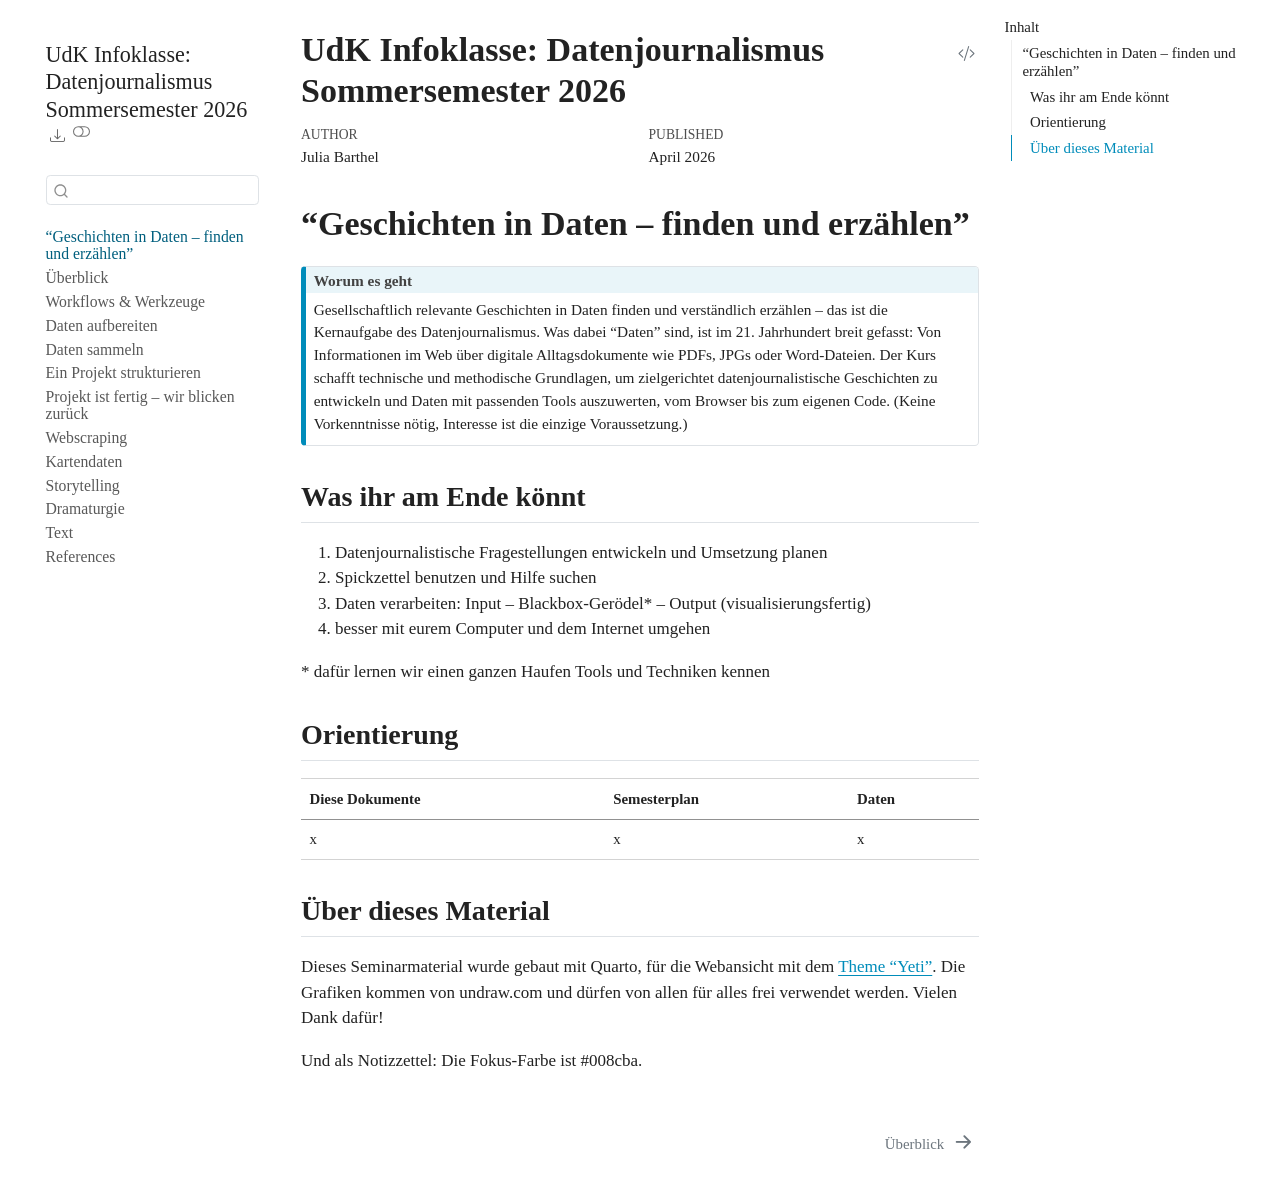
==== commit 05a32381: "update content" ====
--- a/docs/index.html
+++ b/docs/index.html
@@ -20,6 +20,41 @@
   width: 0.8em;
   margin: 0 0.8em 0.2em -1em; /* quarto-specific, see https://github.com/quarto-dev/quarto-cli/issues/4556 */ 
   vertical-align: middle;
+}
+/* CSS for syntax highlighting */
+html { -webkit-text-size-adjust: 100%; }
+pre > code.sourceCode { white-space: pre; position: relative; }
+pre > code.sourceCode > span { display: inline-block; line-height: 1.25; }
+pre > code.sourceCode > span:empty { height: 1.2em; }
+.sourceCode { overflow: visible; }
+code.sourceCode > span { color: inherit; text-decoration: inherit; }
+div.sourceCode { margin: 1em 0; }
+pre.sourceCode { margin: 0; }
+@media screen {
+div.sourceCode { overflow: auto; }
+}
+@media print {
+pre > code.sourceCode { white-space: pre-wrap; }
+pre > code.sourceCode > span { text-indent: -5em; padding-left: 5em; }
+}
+pre.numberSource code
+  { counter-reset: source-line 0; }
+pre.numberSource code > span
+  { position: relative; left: -4em; counter-increment: source-line; }
+pre.numberSource code > span > a:first-child::before
+  { content: counter(source-line);
+    position: relative; left: -1em; text-align: right; vertical-align: baseline;
+    border: none; display: inline-block;
+    -webkit-touch-callout: none; -webkit-user-select: none;
+    -khtml-user-select: none; -moz-user-select: none;
+    -ms-user-select: none; user-select: none;
+    padding: 0 4px; width: 4em;
+  }
+pre.numberSource { margin-left: 3em;  padding-left: 4px; }
+div.sourceCode
+  {   }
+@media screen {
+pre > code.sourceCode > span > a:first-child::before { text-decoration: underline; }
 }
 </style>
 
@@ -44,9 +79,9 @@
 <link href="site_libs/quarto-html/quarto-syntax-highlighting-7b89279ff1a6dce999919e0e67d4d9ec.css" rel="stylesheet" class="quarto-color-scheme-extra" id="quarto-text-highlighting-styles">
 <script src="site_libs/bootstrap/bootstrap.min.js"></script>
 <link href="site_libs/bootstrap/bootstrap-icons.css" rel="stylesheet">
-<link href="site_libs/bootstrap/bootstrap-a5073d10eb2b4aba2c5e1c28bdd277e7.min.css" rel="stylesheet" append-hash="true" class="quarto-color-scheme" id="quarto-bootstrap" data-mode="light">
-<link href="site_libs/bootstrap/bootstrap-dark-feb75622fb5647436da2452d74ef0bcb.min.css" rel="stylesheet" append-hash="true" class="quarto-color-scheme quarto-color-alternate" id="quarto-bootstrap" data-mode="dark">
-<link href="site_libs/bootstrap/bootstrap-a5073d10eb2b4aba2c5e1c28bdd277e7.min.css" rel="stylesheet" append-hash="true" class="quarto-color-scheme-extra" id="quarto-bootstrap" data-mode="light">
+<link href="site_libs/bootstrap/bootstrap-2e5e9cb112419f7b35b2190a13f3c3da.min.css" rel="stylesheet" append-hash="true" class="quarto-color-scheme" id="quarto-bootstrap" data-mode="light">
+<link href="site_libs/bootstrap/bootstrap-dark-cbeed4863d8242317d165af4c2a4e0e2.min.css" rel="stylesheet" append-hash="true" class="quarto-color-scheme quarto-color-alternate" id="quarto-bootstrap" data-mode="dark">
+<link href="site_libs/bootstrap/bootstrap-2e5e9cb112419f7b35b2190a13f3c3da.min.css" rel="stylesheet" append-hash="true" class="quarto-color-scheme-extra" id="quarto-bootstrap" data-mode="light">
 <script id="quarto-search-options" type="application/json">{
   "location": "sidebar",
   "copy-button": false,
@@ -328,7 +363,17 @@
 </li>
         <li class="sidebar-item">
   <div class="sidebar-item-container"> 
-  <a href="./2026-06-18_projekt.html" class="sidebar-item-text sidebar-link"><span class="chapter-title">Schritt für Schritt zum Ziel</span></a>
+  <a href="./2026-06-04_feedback.html" class="sidebar-item-text sidebar-link"><span class="chapter-title">Projekt ist fertig – wir blicken zurück</span></a>
+  </div>
+</li>
+        <li class="sidebar-item">
+  <div class="sidebar-item-container"> 
+  <a href="./2026-06-11_webscraping.html" class="sidebar-item-text sidebar-link"><span class="chapter-title">Webscraping</span></a>
+  </div>
+</li>
+        <li class="sidebar-item">
+  <div class="sidebar-item-container"> 
+  <a href="./2026-06-18_kartendaten.html" class="sidebar-item-text sidebar-link"><span class="chapter-title">Kartendaten</span></a>
   </div>
 </li>
         <li class="sidebar-item">
@@ -343,13 +388,12 @@
 </li>
         <li class="sidebar-item">
   <div class="sidebar-item-container"> 
-  <a href="./2026-07-09_puffer.html" class="sidebar-item-text sidebar-link"><span class="chapter-title">Puffer für offene Fragen</span></a>
-  </div>
-</li>
-        <li class="sidebar-item">
-  <div class="sidebar-item-container"> 
-  <a href="./references.html" class="sidebar-item-text sidebar-link">
- <span class="menu-text">References</span></a>
+  <a href="./2026-07-09_text.html" class="sidebar-item-text sidebar-link"><span class="chapter-title">Text</span></a>
+  </div>
+</li>
+        <li class="sidebar-item">
+  <div class="sidebar-item-container"> 
+  <a href="./references.html" class="sidebar-item-text sidebar-link"><span class="chapter-title">References</span></a>
   </div>
 </li>
     </ul>
@@ -377,7 +421,7 @@
 
 <header id="title-block-header" class="quarto-title-block default">
 <div class="quarto-title">
-<h1 class="title">UdK Infoklasse: Datenjournalismus Sommersemester 2026</h1>
+<div class="quarto-title-block"><div><h1 class="title">UdK Infoklasse: Datenjournalismus Sommersemester 2026</h1><button type="button" class="btn code-tools-button" id="quarto-code-tools-source"><i class="bi"></i></button></div></div>
 </div>
 
 
@@ -456,6 +500,8 @@
 <p>Und als Notizzettel: Die Fokus-Farbe ist #008cba.</p>
 
 
+<!-- -->
+
 </section>
 </section>
 
@@ -543,6 +589,57 @@
         container: window.document.getElementById('quarto-embedded-source-code-modal')
       });
       clipboardModal.on('success', onCopySuccess);
+    }
+    const viewSource = window.document.getElementById('quarto-view-source') ||
+                       window.document.getElementById('quarto-code-tools-source');
+    if (viewSource) {
+      const sourceUrl = viewSource.getAttribute("data-quarto-source-url");
+      viewSource.addEventListener("click", function(e) {
+        if (sourceUrl) {
+          // rstudio viewer pane
+          if (/\bcapabilities=\b/.test(window.location)) {
+            window.open(sourceUrl);
+          } else {
+            window.location.href = sourceUrl;
+          }
+        } else {
+          const modal = new bootstrap.Modal(document.getElementById('quarto-embedded-source-code-modal'));
+          modal.show();
+        }
+        return false;
+      });
+    }
+    function toggleCodeHandler(show) {
+      return function(e) {
+        const detailsSrc = window.document.querySelectorAll(".cell > details > .sourceCode");
+        for (let i=0; i<detailsSrc.length; i++) {
+          const details = detailsSrc[i].parentElement;
+          if (show) {
+            details.open = true;
+          } else {
+            details.removeAttribute("open");
+          }
+        }
+        const cellCodeDivs = window.document.querySelectorAll(".cell > .sourceCode");
+        const fromCls = show ? "hidden" : "unhidden";
+        const toCls = show ? "unhidden" : "hidden";
+        for (let i=0; i<cellCodeDivs.length; i++) {
+          const codeDiv = cellCodeDivs[i];
+          if (codeDiv.classList.contains(fromCls)) {
+            codeDiv.classList.remove(fromCls);
+            codeDiv.classList.add(toCls);
+          } 
+        }
+        return false;
+      }
+    }
+    const hideAllCode = window.document.getElementById("quarto-hide-all-code");
+    if (hideAllCode) {
+      hideAllCode.addEventListener("click", toggleCodeHandler(false));
+    }
+    const showAllCode = window.document.getElementById("quarto-show-all-code");
+    if (showAllCode) {
+      showAllCode.addEventListener("click", toggleCodeHandler(true));
     }
       var localhostRegex = new RegExp(/^(?:http|https):\/\/localhost\:?[0-9]*\//);
       var mailtoRegex = new RegExp(/^mailto:/);
@@ -881,7 +978,39 @@
         <span class="nav-page-text"><span class="chapter-title">Überblick</span></span> <i class="bi bi-arrow-right-short"></i>
       </a>
   </div>
-</nav>
+</nav><div class="modal fade" id="quarto-embedded-source-code-modal" tabindex="-1" aria-labelledby="quarto-embedded-source-code-modal-label" aria-hidden="true"><div class="modal-dialog modal-dialog-scrollable"><div class="modal-content"><div class="modal-header"><h5 class="modal-title" id="quarto-embedded-source-code-modal-label">Source Code</h5><button class="btn-close" data-bs-dismiss="modal"></button></div><div class="modal-body"><div class="">
+<div class="code-copy-outer-scaffold"><div class="sourceCode" id="cb1" data-shortcodes="false"><pre class="sourceCode numberSource markdown number-lines code-with-copy"><code class="sourceCode markdown"><span id="cb1-1"><a href="#cb1-1"></a><span class="fu"># "Geschichten in Daten – finden und erzählen"</span></span>
+<span id="cb1-2"><a href="#cb1-2"></a></span>
+<span id="cb1-3"><a href="#cb1-3"></a>::: {.callout-note icon=false}</span>
+<span id="cb1-4"><a href="#cb1-4"></a><span class="fu">## Worum es geht</span></span>
+<span id="cb1-5"><a href="#cb1-5"></a></span>
+<span id="cb1-6"><a href="#cb1-6"></a>Gesellschaftlich relevante Geschichten in Daten finden und verständlich erzählen – das ist die Kernaufgabe des Datenjournalismus. Was dabei "Daten" sind, ist im 21. Jahrhundert breit gefasst: Von Informationen im Web über digitale Alltagsdokumente wie PDFs, JPGs oder Word-Dateien. Der Kurs schafft technische und methodische Grundlagen, um zielgerichtet datenjournalistische Geschichten zu entwickeln und Daten mit passenden Tools auszuwerten, vom Browser bis zum eigenen Code. (Keine Vorkenntnisse nötig, Interesse ist die einzige Voraussetzung.)</span>
+<span id="cb1-7"><a href="#cb1-7"></a></span>
+<span id="cb1-8"><a href="#cb1-8"></a>:::</span>
+<span id="cb1-9"><a href="#cb1-9"></a></span>
+<span id="cb1-10"><a href="#cb1-10"></a><span class="fu">## Was ihr am Ende könnt</span></span>
+<span id="cb1-11"><a href="#cb1-11"></a></span>
+<span id="cb1-12"><a href="#cb1-12"></a><span class="ss">1. </span>Datenjournalistische Fragestellungen entwickeln und Umsetzung planen</span>
+<span id="cb1-13"><a href="#cb1-13"></a><span class="ss">2. </span>Spickzettel benutzen und Hilfe suchen</span>
+<span id="cb1-14"><a href="#cb1-14"></a><span class="ss">3. </span>Daten verarbeiten: Input – Blackbox-Gerödel* – Output (visualisierungsfertig)</span>
+<span id="cb1-15"><a href="#cb1-15"></a><span class="ss">4. </span>besser mit eurem Computer und dem Internet umgehen</span>
+<span id="cb1-16"><a href="#cb1-16"></a></span>
+<span id="cb1-17"><a href="#cb1-17"></a><span class="sc">\*</span> dafür lernen wir einen ganzen Haufen Tools und Techniken kennen</span>
+<span id="cb1-18"><a href="#cb1-18"></a></span>
+<span id="cb1-19"><a href="#cb1-19"></a><span class="fu">## Orientierung</span></span>
+<span id="cb1-20"><a href="#cb1-20"></a></span>
+<span id="cb1-21"><a href="#cb1-21"></a>Diese Dokumente | Semesterplan | Daten</span>
+<span id="cb1-22"><a href="#cb1-22"></a>----------------|--------------|-------</span>
+<span id="cb1-23"><a href="#cb1-23"></a>x | x | x</span>
+<span id="cb1-24"><a href="#cb1-24"></a></span>
+<span id="cb1-25"><a href="#cb1-25"></a></span>
+<span id="cb1-26"><a href="#cb1-26"></a><span class="fu">## Über dieses Material</span></span>
+<span id="cb1-27"><a href="#cb1-27"></a></span>
+<span id="cb1-28"><a href="#cb1-28"></a>Dieses Seminarmaterial wurde gebaut mit Quarto, für die Webansicht mit dem <span class="co">[</span><span class="ot">Theme "Yeti"</span><span class="co">](https://quarto.org/docs/output-formats/html-themes.html)</span>.</span>
+<span id="cb1-29"><a href="#cb1-29"></a>Die Grafiken kommen von undraw.com und dürfen von allen für alles frei verwendet werden. Vielen Dank dafür!</span>
+<span id="cb1-30"><a href="#cb1-30"></a></span>
+<span id="cb1-31"><a href="#cb1-31"></a>Und als Notizzettel: Die Fokus-Farbe ist #008cba.</span></code></pre></div><button title="Copy to Clipboard" class="code-copy-button" data-in-quarto-modal=""><i class="bi"></i></button></div>
+</div></div></div></div></div>
 </div> <!-- /content -->
 
 
